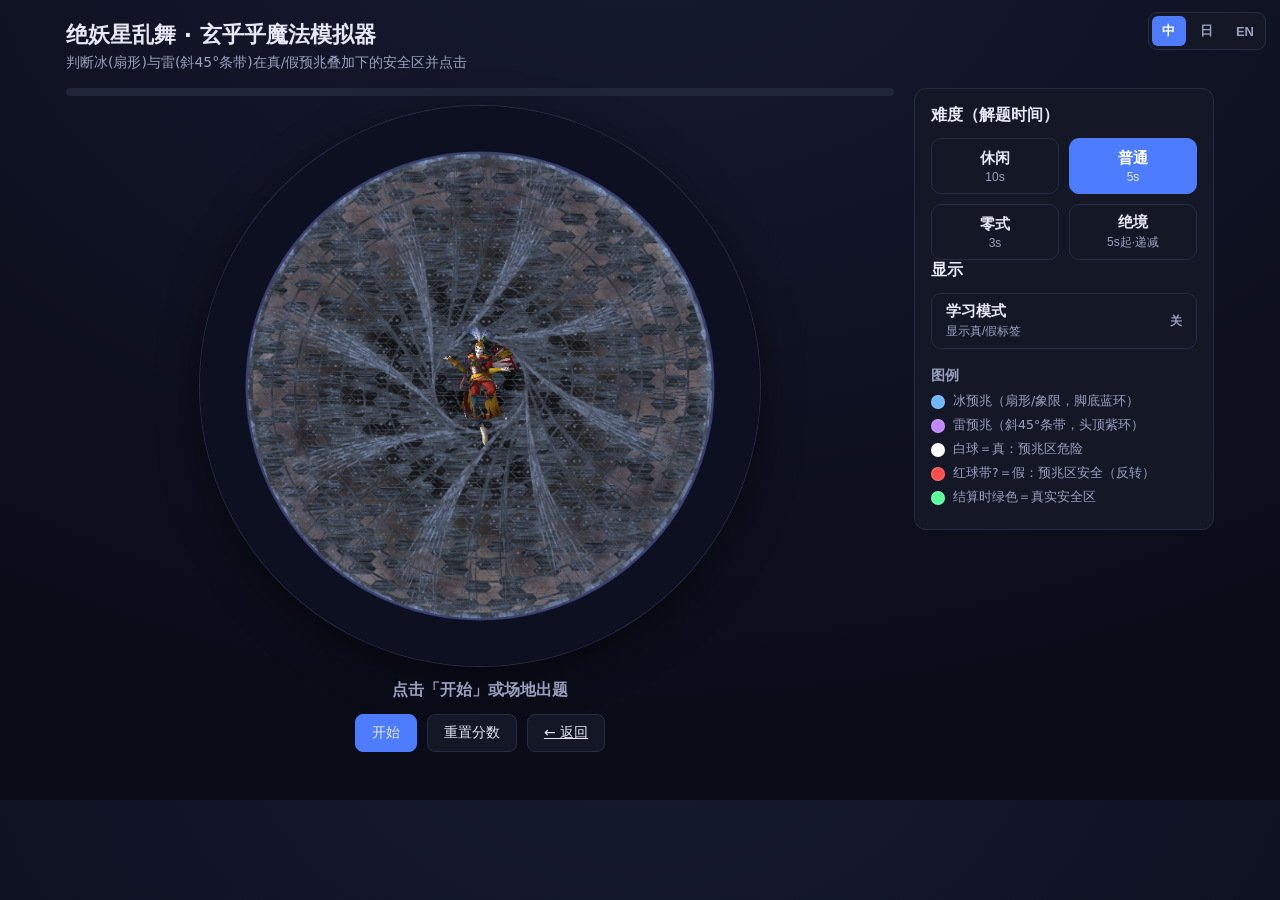
==== p4.html @ 7b019c5b "实装P4模式" ====
<!DOCTYPE html>
<html lang="zh-CN">
<head>
  <meta charset="UTF-8" />
  <meta name="viewport" content="width=device-width, initial-scale=1.0" />
  <title>绝妖星乱舞 · 双段真假魔法</title>
  <link rel="stylesheet" href="styles.css" />
</head>
<body>
  <div class="lang-switch" id="lang-switch">
    <button data-lang="zh">中</button>
    <button data-lang="ja">日</button>
    <button data-lang="en">EN</button>
  </div>

  <main class="app">
    <header class="topbar">
      <h1 data-i18n="p4Title">绝妖星乱舞 · 玄乎乎魔法模拟器</h1>
      <p class="sub" data-i18n="subtitle">判断冰(扇形)与雷(斜45°条带)在真/假预兆叠加下的安全区并点击</p>
    </header>

    <div class="layout">
      <section class="stage-wrap">
        <div class="countdown"><div id="countdown-fill" class="countdown-fill"></div></div>
        <canvas id="stage" width="720" height="720" aria-label="arena"></canvas>
        <p id="status" class="status">点击「开始」或场地出题</p>
        <div class="controls">
          <button id="btn-start" class="btn primary">开始</button>
          <button id="btn-restart" class="btn" data-i18n="restart">重置分数</button>
          <a class="btn" href="index.html" data-i18n="backLink">← 返回单段</a>
        </div>
        <div class="hud" id="hud">
          <span><span data-i18n="score">得分</span> <b id="score">0</b></span>
          <span><span data-i18n="best">最佳</span> <b id="best">0</b></span>
        </div>
      </section>

      <aside class="panel">
        <h2 data-i18n="difficulty">难度（解题时间）</h2>
        <div class="seg" id="time-seg">
          <button class="seg-btn" data-time="10"><span data-i18n="diffCasual">休闲</span><small data-i18n="diffCasualSub">10s</small></button>
          <button class="seg-btn" data-time="5"><span data-i18n="diffNormal">普通</span><small data-i18n="diffNormalSub">5s</small></button>
          <button class="seg-btn" data-time="3"><span data-i18n="diffSavage">零式</span><small data-i18n="diffSavageSub">3s</small></button>
          <button class="seg-btn" data-time="extreme"><span data-i18n="diffExtreme">绝境</span><small data-i18n="diffExtremeSub">5s起·递减</small></button>
        </div>

        <h2 data-i18n="display">显示</h2>
        <div class="toggles">
          <button class="toggle-btn" id="set-learn">
            <span data-i18n="learnName">学习模式</span>
            <small data-i18n="learnSub">显示真/假标签</small>
            <span class="toggle-state"></span>
          </button>
        </div>

        <h3 data-i18n="legendTitle">图例</h3>
        <ul class="legend">
          <li><span class="dot ice"></span> <span data-i18n="legend1">冰预兆（扇形/象限，脚底蓝环）</span></li>
          <li><span class="dot thunder"></span> <span data-i18n="legend2">雷预兆（斜45°条带，头顶紫环）</span></li>
          <li><span class="dot true"></span> <span data-i18n="legend3">白球＝真：预兆区危险</span></li>
          <li><span class="dot false"></span> <span data-i18n="legend4">红球带?＝假：预兆区安全（反转）</span></li>
          <li><span class="dot safe"></span> <span data-i18n="legend5">结算时绿色＝真实安全区</span></li>
        </ul>
      </aside>
    </div>
  </main>

  <div id="result-modal" class="modal hidden" role="dialog" aria-modal="true">
    <div class="modal-card">
      <div class="modal-label" data-i18n="modalLabel">绝境 · 最终连击</div>
      <div id="result-score" class="modal-score">0</div>
      <div id="result-comment" class="modal-comment"></div>
      <button id="result-close" class="btn primary modal-close" data-i18n="modalClose">关闭</button>
    </div>
  </div>

  <script type="module" src="js/p4.js"></script>
</body>
</html>
---- styles.css ----
:root {
  --bg: #0a0c18;
  --panel: #141826;
  --panel-edge: #262c44;
  --text: #e6e8f4;
  --muted: #9aa0c0;
  --ice: #6fb7ff;
  --thunder: #c187ff;
  --true: #ffffff;
  --false: #ff4d4d;
  --safe: #5cff9a;
  --primary: #4d7cff;
}

* { box-sizing: border-box; }

body {
  margin: 0;
  background: radial-gradient(1200px 800px at 50% -10%, #161a30, var(--bg));
  color: var(--text);
  font-family: system-ui, "Segoe UI", "Microsoft YaHei", sans-serif;
}

.app { max-width: 1180px; margin: 0 auto; padding: 20px 16px 48px; }

.topbar h1 { margin: 0; font-size: 22px; }
.topbar .sub { margin: 4px 0 16px; color: var(--muted); font-size: 14px; }

.layout {
  display: grid;
  grid-template-columns: minmax(0, 1fr) 300px;
  gap: 20px;
  align-items: start;
}

.stage-wrap { min-width: 0; }

.countdown {
  height: 8px;
  border-radius: 6px;
  background: #20253c;
  overflow: hidden;
  margin-bottom: 10px;
}
.countdown-fill {
  height: 100%;
  width: 0%;
  background: linear-gradient(90deg, var(--ice), var(--thunder));
  transition: width 60ms linear;
}

#stage {
  width: 100%;
  max-width: 560px;
  aspect-ratio: 1 / 1;
  display: block;
  margin: 0 auto;
  border-radius: 50%;
  cursor: crosshair;
  touch-action: none;
  box-shadow: 0 0 0 1px var(--panel-edge), 0 12px 40px rgba(0,0,0,0.5);
}

.status {
  text-align: center;
  font-size: 16px;
  font-weight: 600;
  min-height: 24px;
  margin: 14px 0 10px;
  color: var(--muted);
}
.status.go { color: var(--ice); }
.status.ok { color: var(--safe); }
.status.bad { color: var(--false); }

.controls { display: flex; gap: 10px; justify-content: center; }
.hud {
  display: flex;
  gap: 18px;
  justify-content: center;
  margin-top: 14px;
  color: var(--muted);
  font-size: 14px;
}
.hud b { color: var(--text); font-size: 17px; }

.btn {
  background: var(--panel);
  color: var(--text);
  border: 1px solid var(--panel-edge);
  border-radius: 8px;
  padding: 9px 16px;
  font-size: 14px;
  cursor: pointer;
}
.btn:hover { border-color: var(--primary); }
.btn.primary { background: var(--primary); border-color: var(--primary); }
.btn.small { padding: 6px 12px; font-size: 13px; }

.panel {
  background: var(--panel);
  border: 1px solid var(--panel-edge);
  border-radius: 12px;
  padding: 16px;
}
.panel h2 { margin: 0 0 12px; font-size: 16px; }
.panel h3 { margin: 18px 0 8px; font-size: 14px; color: var(--muted); }

/* 难度分段按钮 */
.seg { display: grid; grid-template-columns: 1fr 1fr; gap: 10px; }
.seg-btn {
  display: flex; flex-direction: column; align-items: center; justify-content: center;
  gap: 2px; min-height: 56px; padding: 8px;
  background: var(--panel); color: var(--text);
  border: 1px solid var(--panel-edge); border-radius: 10px;
  font-size: 15px; font-weight: 600; cursor: pointer;
}
.seg-btn small { font-size: 12px; font-weight: 400; color: var(--muted); }
.seg-btn:hover { border-color: var(--primary); }
.seg-btn.active {
  background: var(--primary); border-color: var(--primary); color: #fff;
}
.seg-btn.active small { color: rgba(255,255,255,0.85); }

/* 大开关按钮（手机友好） */
.toggles { display: flex; flex-direction: column; gap: 10px; }
.toggle-btn {
  display: flex; flex-direction: column; gap: 2px;
  min-height: 52px; padding: 8px 14px; text-align: left;
  background: var(--panel); color: var(--text);
  border: 1px solid var(--panel-edge); border-radius: 10px;
  font-size: 15px; font-weight: 600; cursor: pointer;
}
.toggle-btn small { font-size: 12px; font-weight: 400; color: var(--muted); }
.toggle-btn { position: relative; }
.toggle-state {
  position: absolute; right: 14px; top: 50%; transform: translateY(-50%);
  font-size: 12px; color: var(--muted);
}
.toggle-btn:hover { border-color: var(--primary); }
.toggle-btn.active { border-color: var(--safe); box-shadow: inset 0 0 0 1px var(--safe); }
.toggle-btn.active .toggle-state { color: var(--safe); font-weight: 700; }

/* 语言切换（右上角） */
.lang-switch {
  position: fixed; top: 12px; right: 14px; z-index: 110;
  display: flex; gap: 4px;
  background: var(--panel); border: 1px solid var(--panel-edge);
  border-radius: 9px; padding: 3px;
}
.lang-switch button {
  min-width: 34px; height: 30px; padding: 0 8px;
  background: transparent; color: var(--muted);
  border: none; border-radius: 6px; cursor: pointer;
  font-size: 13px; font-weight: 600;
}
.lang-switch button:hover { color: var(--text); }
.lang-switch button.active { background: var(--primary); color: #fff; }

.legend { list-style: none; padding: 0; margin: 0; font-size: 12.5px; color: var(--muted); }
.legend li { display: flex; align-items: center; gap: 8px; margin-bottom: 7px; }
.dot { width: 14px; height: 14px; border-radius: 50%; flex: 0 0 auto; border: 1px solid rgba(255,255,255,0.2); }
.dot.ice { background: var(--ice); }
.dot.thunder { background: var(--thunder); }
.dot.true { background: var(--true); }
.dot.false { background: var(--false); }
.dot.safe { background: var(--safe); }

@media (max-width: 820px) {
  .layout { grid-template-columns: 1fr; }
  .panel { order: 2; }
}

/* 绝境结束弹窗 */
.modal {
  position: fixed; inset: 0; z-index: 100;
  display: flex; align-items: center; justify-content: center;
  background: rgba(4, 6, 16, 0.78);
  backdrop-filter: blur(3px);
  padding: 20px;
}
.modal.hidden { display: none; }
.modal-card {
  background: var(--panel);
  border: 1px solid var(--panel-edge);
  border-radius: 18px;
  padding: 36px 40px 30px;
  text-align: center;
  max-width: 520px; width: 100%;
  box-shadow: 0 20px 60px rgba(0, 0, 0, 0.6);
  animation: pop 0.28s cubic-bezier(0.2, 1.1, 0.4, 1);
}
@keyframes pop { from { transform: scale(0.86); opacity: 0; } to { transform: scale(1); opacity: 1; } }
.modal-label { color: var(--muted); font-size: 15px; letter-spacing: 2px; }
.modal-score {
  font-size: 110px; font-weight: 800; line-height: 1.05;
  margin: 6px 0 4px; text-shadow: 0 0 26px currentColor;
}
.modal-comment {
  font-size: 21px; font-weight: 600; line-height: 1.5;
  margin: 10px 0 26px; color: var(--text);
}
.modal-close { min-width: 140px; padding: 12px 22px; font-size: 16px; }

.tier-green  { color: #46e07a; }
.tier-blue   { color: #5aa9ff; }
.tier-purple { color: #b07bff; }
.tier-orange { color: #ff9d3c; }
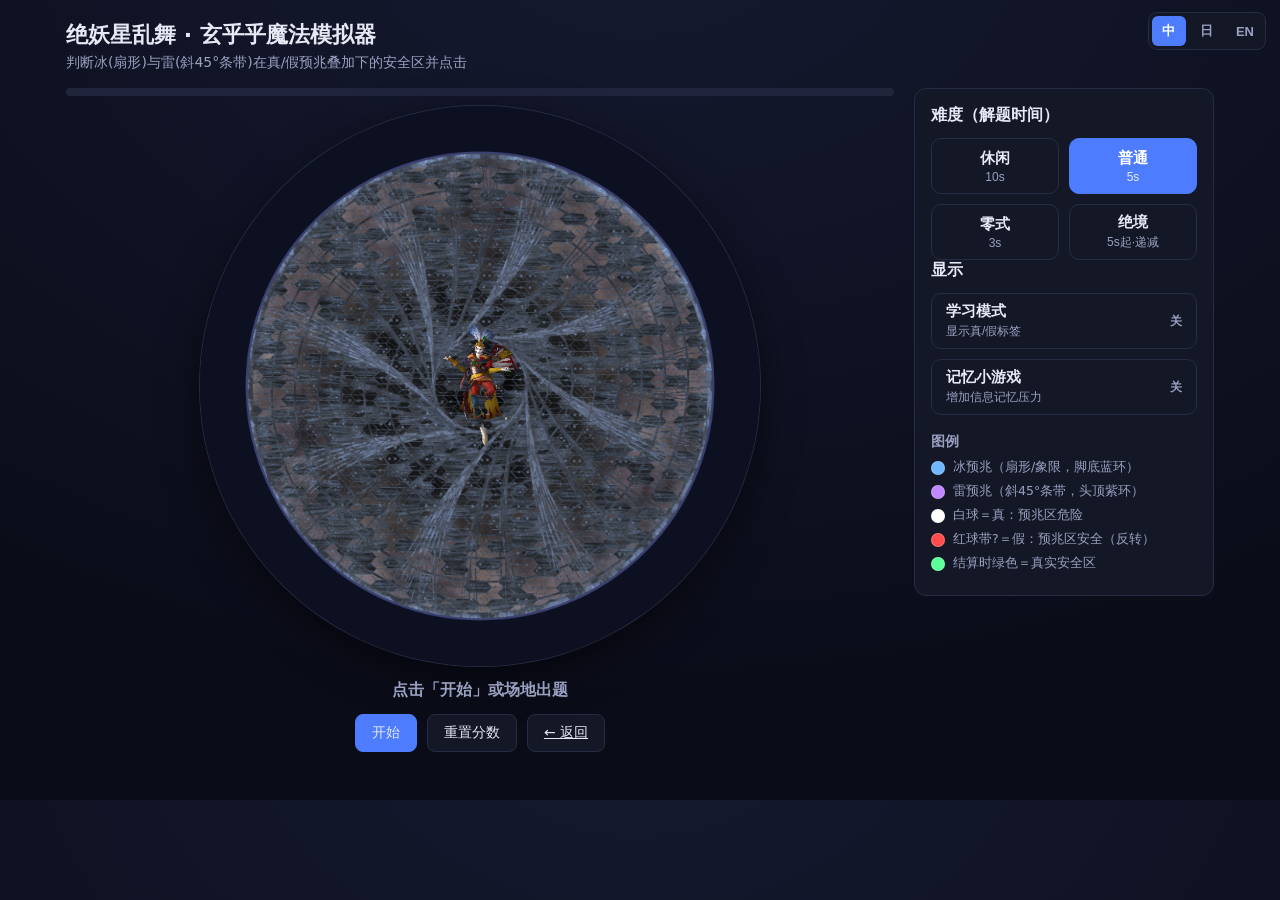
==== commit 594a8909: "实装记忆小游戏" ====
--- a/p4.html
+++ b/p4.html
@@ -3,7 +3,7 @@
 <head>
   <meta charset="UTF-8" />
   <meta name="viewport" content="width=device-width, initial-scale=1.0" />
-  <title>绝妖星乱舞 · 双段真假魔法</title>
+  <title>Question Mark Ultimate</title>
   <link rel="stylesheet" href="styles.css" />
 </head>
 <body>
@@ -51,6 +51,11 @@
             <small data-i18n="learnSub">显示真/假标签</small>
             <span class="toggle-state"></span>
           </button>
+          <button class="toggle-btn" id="set-memory">
+            <span data-i18n="memName">记忆小游戏</span>
+            <small data-i18n="memSub">两轮之间数小人</small>
+            <span class="toggle-state"></span>
+          </button>
         </div>
 
         <h3 data-i18n="legendTitle">图例</h3>
@@ -74,6 +79,21 @@
     </div>
   </div>
 
+  <div id="memory-modal" class="modal hidden" role="dialog" aria-modal="true">
+    <div class="modal-card mem-card">
+      <div class="mem-stage" id="mem-stage">
+        <svg class="mem-house" viewBox="0 0 100 100" width="92" height="92" aria-hidden="true">
+          <polygon points="50,10 92,46 8,46" fill="#c25b3a" stroke="#7a3320" stroke-width="3" stroke-linejoin="round"/>
+          <rect x="18" y="46" width="64" height="46" fill="#e6d2a8" stroke="#7a3320" stroke-width="3"/>
+          <rect x="40" y="62" width="20" height="30" fill="#5a3a22" stroke="#3a2412" stroke-width="2"/>
+          <circle cx="56" cy="78" r="1.8" fill="#e6d2a8"/>
+        </svg>
+      </div>
+      <div class="mem-question" id="mem-question"></div>
+      <div class="mem-options" id="mem-options"></div>
+    </div>
+  </div>
+
   <script type="module" src="js/p4.js"></script>
 </body>
 </html>
--- a/styles.css
+++ b/styles.css
@@ -206,3 +206,43 @@
 .tier-blue   { color: #5aa9ff; }
 .tier-purple { color: #b07bff; }
 .tier-orange { color: #ff9d3c; }
+
+/* 记忆小游戏 */
+.mem-card { max-width: 540px; width: 100%; }
+.mem-stage {
+  position: relative;
+  height: 200px;
+  background: #f4f1e8;
+  border: 1px solid var(--panel-edge);
+  border-radius: 12px;
+  overflow: hidden;
+}
+.mem-house {
+  position: absolute;
+  left: 50%; top: 50%;
+  transform: translate(-50%, -50%);
+  z-index: 2;                        /* 房子在小人之上，正确遮挡进/出 */
+  background: #f4f1e8;               /* 不透明底，挡住身后小人 */
+}
+.mem-person {
+  position: absolute;
+  top: 50%;
+  width: 42px; height: 63px;
+  margin-top: -31px;                 /* 垂直居中（不占用 transform，避免与定位冲突） */
+  z-index: 1;
+  image-rendering: pixelated;       /* 像素 gif 放大保持锐利 */
+  mix-blend-mode: multiply;          /* 在白底上抠掉 gif 白色背景 */
+  pointer-events: none;
+  will-change: left;
+}
+.mem-question {
+  text-align: center;
+  font-size: 22px; font-weight: 700;
+  margin: 18px 0 14px;
+  min-height: 28px;
+}
+.mem-options { display: flex; gap: 12px; justify-content: center; }
+.mem-options .btn {
+  min-width: 76px; min-height: 56px;
+  font-size: 24px; font-weight: 800;
+}
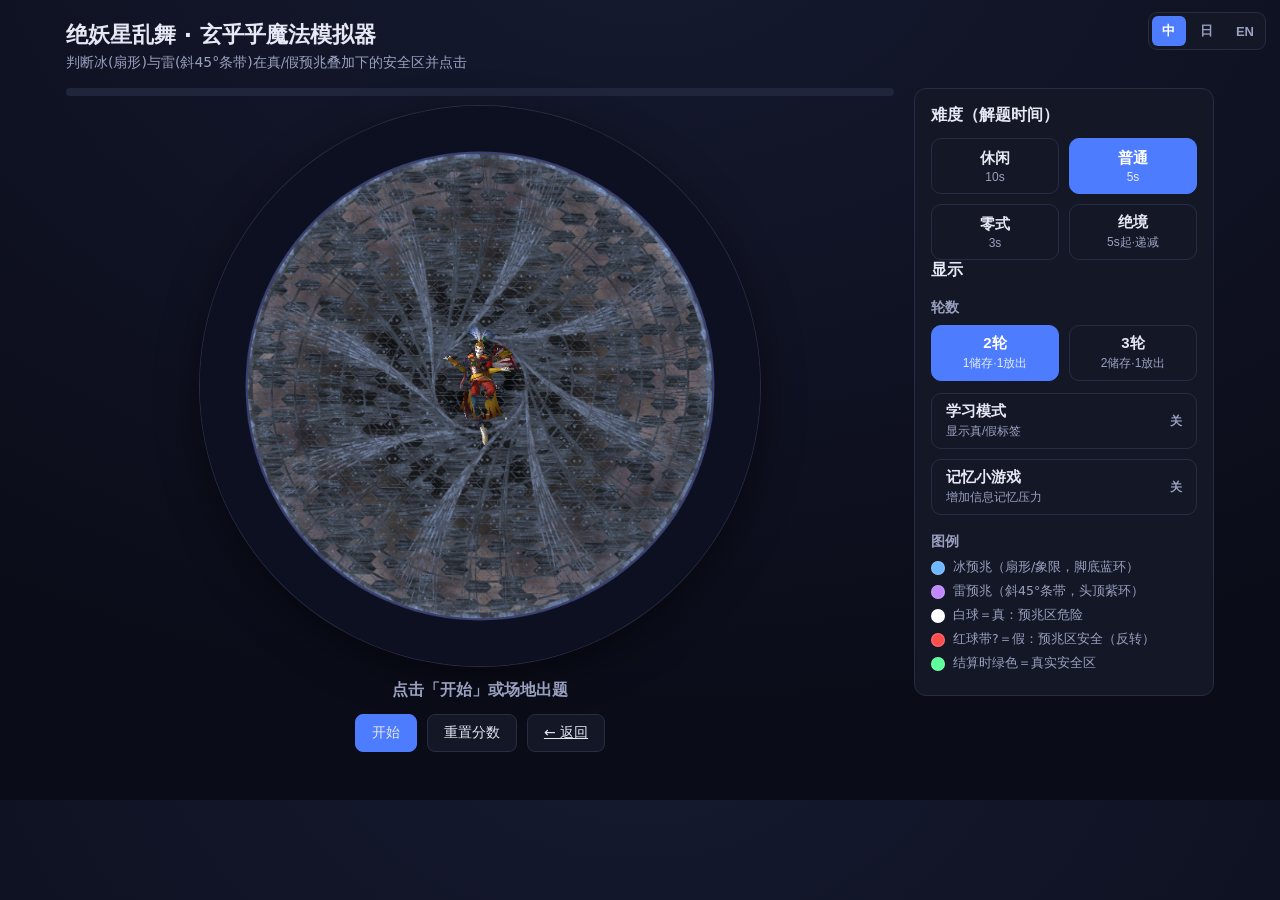
==== commit 69c50522: "p4两轮模式实装" ====
--- a/p4.html
+++ b/p4.html
@@ -45,6 +45,11 @@
         </div>
 
         <h2 data-i18n="display">显示</h2>
+        <h3 data-i18n="roundsLabel">轮数</h3>
+        <div class="seg" id="rounds-seg" style="margin-bottom: 12px;">
+          <button class="seg-btn" data-rounds="2"><span data-i18n="rounds2">2轮</span><small data-i18n="rounds2Sub">1储存·1放出</small></button>
+          <button class="seg-btn" data-rounds="3"><span data-i18n="rounds3">3轮</span><small data-i18n="rounds3Sub">2储存·1放出</small></button>
+        </div>
         <div class="toggles">
           <button class="toggle-btn" id="set-learn">
             <span data-i18n="learnName">学习模式</span>
--- a/styles.css
+++ b/styles.css
@@ -230,10 +230,32 @@
   width: 42px; height: 63px;
   margin-top: -31px;                 /* 垂直居中（不占用 transform，避免与定位冲突） */
   z-index: 1;
-  image-rendering: pixelated;       /* 像素 gif 放大保持锐利 */
-  mix-blend-mode: multiply;          /* 在白底上抠掉 gif 白色背景 */
   pointer-events: none;
   will-change: left;
+}
+.mem-sprite {
+  display: block;
+  width: 100%; height: 100%;
+  image-rendering: pixelated;        /* 像素 gif 放大保持锐利 */
+  mix-blend-mode: multiply;          /* 在白底上抠掉 gif 白色背景 */
+}
+/* 后备指示物：gif 未加载/失败时显示的小人剪影 */
+.mem-fallback {
+  position: absolute;
+  left: 50%; bottom: 2px;
+  transform: translateX(-50%);
+  width: 28px; height: 40px;
+  background: #7a4fd6;
+  border-radius: 14px 14px 7px 7px;
+}
+.mem-fallback::before {              /* 头 */
+  content: '';
+  position: absolute;
+  top: -16px; left: 50%;
+  transform: translateX(-50%);
+  width: 21px; height: 21px;
+  border-radius: 50%;
+  background: #7a4fd6;
 }
 .mem-question {
   text-align: center;
